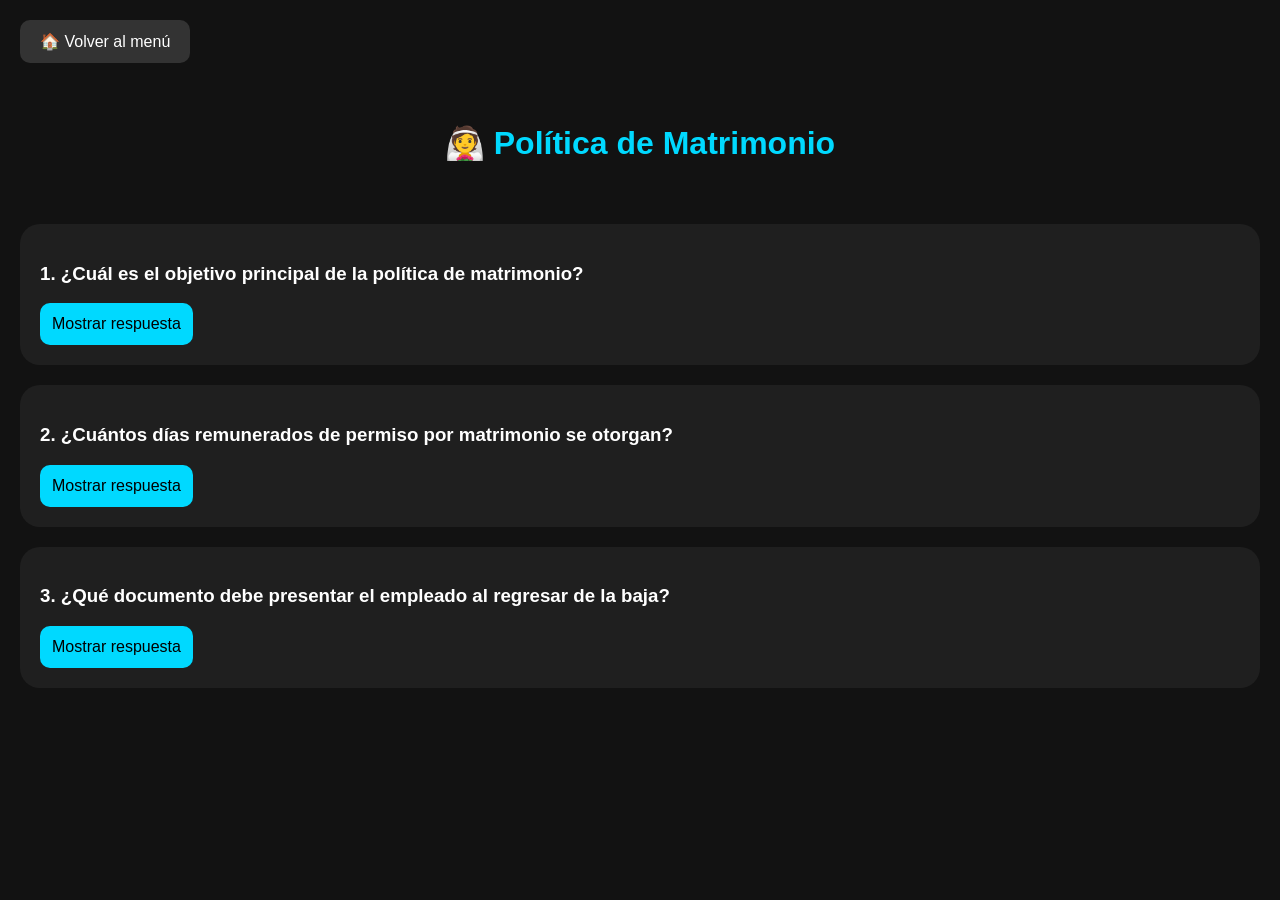
==== matrimonio.html @ 1aa7ca5d "Create matrimonio.html" ====
<!DOCTYPE html>
<html lang="es">
<head>
<meta charset="UTF-8">
<meta name="viewport" content="width=device-width, initial-scale=1.0">

<title>Matrimonio</title>

<link rel="stylesheet" href="style.css">

<style>

.question{
background:#1f1f1f;
padding:20px;
margin:20px;
border-radius:20px;
}

button{
background:#00d9ff;
color:black;
border:none;
padding:12px;
border-radius:10px;
cursor:pointer;
font-size:16px;
}

.answer{
display:none;
margin-top:15px;
color:#00ff88;
font-weight:bold;
}

.back{
display:inline-block;
margin:20px;
text-decoration:none;
color:white;
background:#333;
padding:12px 20px;
border-radius:10px;
}

</style>

</head>
<body>

<a class="back" href="index.html">
🏠 Volver al menú
</a>

<header>
<h1>👰 Política de Matrimonio</h1>
</header>

<div class="question">

<h3>
1. ¿Cuál es el objetivo principal de la política de matrimonio?
</h3>

<button onclick="toggleAnswer('a1')">
Mostrar respuesta
</button>

<div class="answer" id="a1">

✅ a) Regular el beneficio de baja por matrimonio para empleados

</div>

</div>


<div class="question">

<h3>
2. ¿Cuántos días remunerados de permiso por matrimonio se otorgan?
</h3>

<button onclick="toggleAnswer('a2')">
Mostrar respuesta
</button>

<div class="answer" id="a2">

✅ b) 5 días

</div>

</div>


<div class="question">

<h3>
3. ¿Qué documento debe presentar el empleado al regresar de la baja?
</h3>

<button onclick="toggleAnswer('a3')">
Mostrar respuesta
</button>

<div class="answer" id="a3">

✅ b) Certificado de matrimonio

</div>

</div>


<script>

function toggleAnswer(id){

let answer=document.getElementById(id);

if(answer.style.display==="block"){

answer.style.display="none";

}
else{

answer.style.display="block";

}

}

</script>

</body>
</html>
---- style.css ----
body{
    background:#121212;
    color:white;
    font-family:Arial, sans-serif;
    margin:0;
}

header{
    text-align:center;
    padding:20px;
}

h1{
    color:#00d9ff;
}

#searchInput{
    width:80%;
    max-width:500px;
    padding:15px;
    border:none;
    border-radius:15px;
    font-size:16px;
}

.container{
    display:grid;
    grid-template-columns:repeat(auto-fit,minmax(250px,1fr));
    gap:20px;
    padding:20px;
}

.card{
    background:#1f1f1f;
    padding:30px;
    border-radius:20px;
    text-decoration:none;
    color:white;
    font-size:20px;
    text-align:center;
    transition:0.3s;
}

.card:hover{
    background:#00d9ff;
    color:black;
}

.progress-container{
    height:8px;
    background:#333;
}

.progress-bar{
    height:100%;
    width:100%;
    background:#00ff88;
}
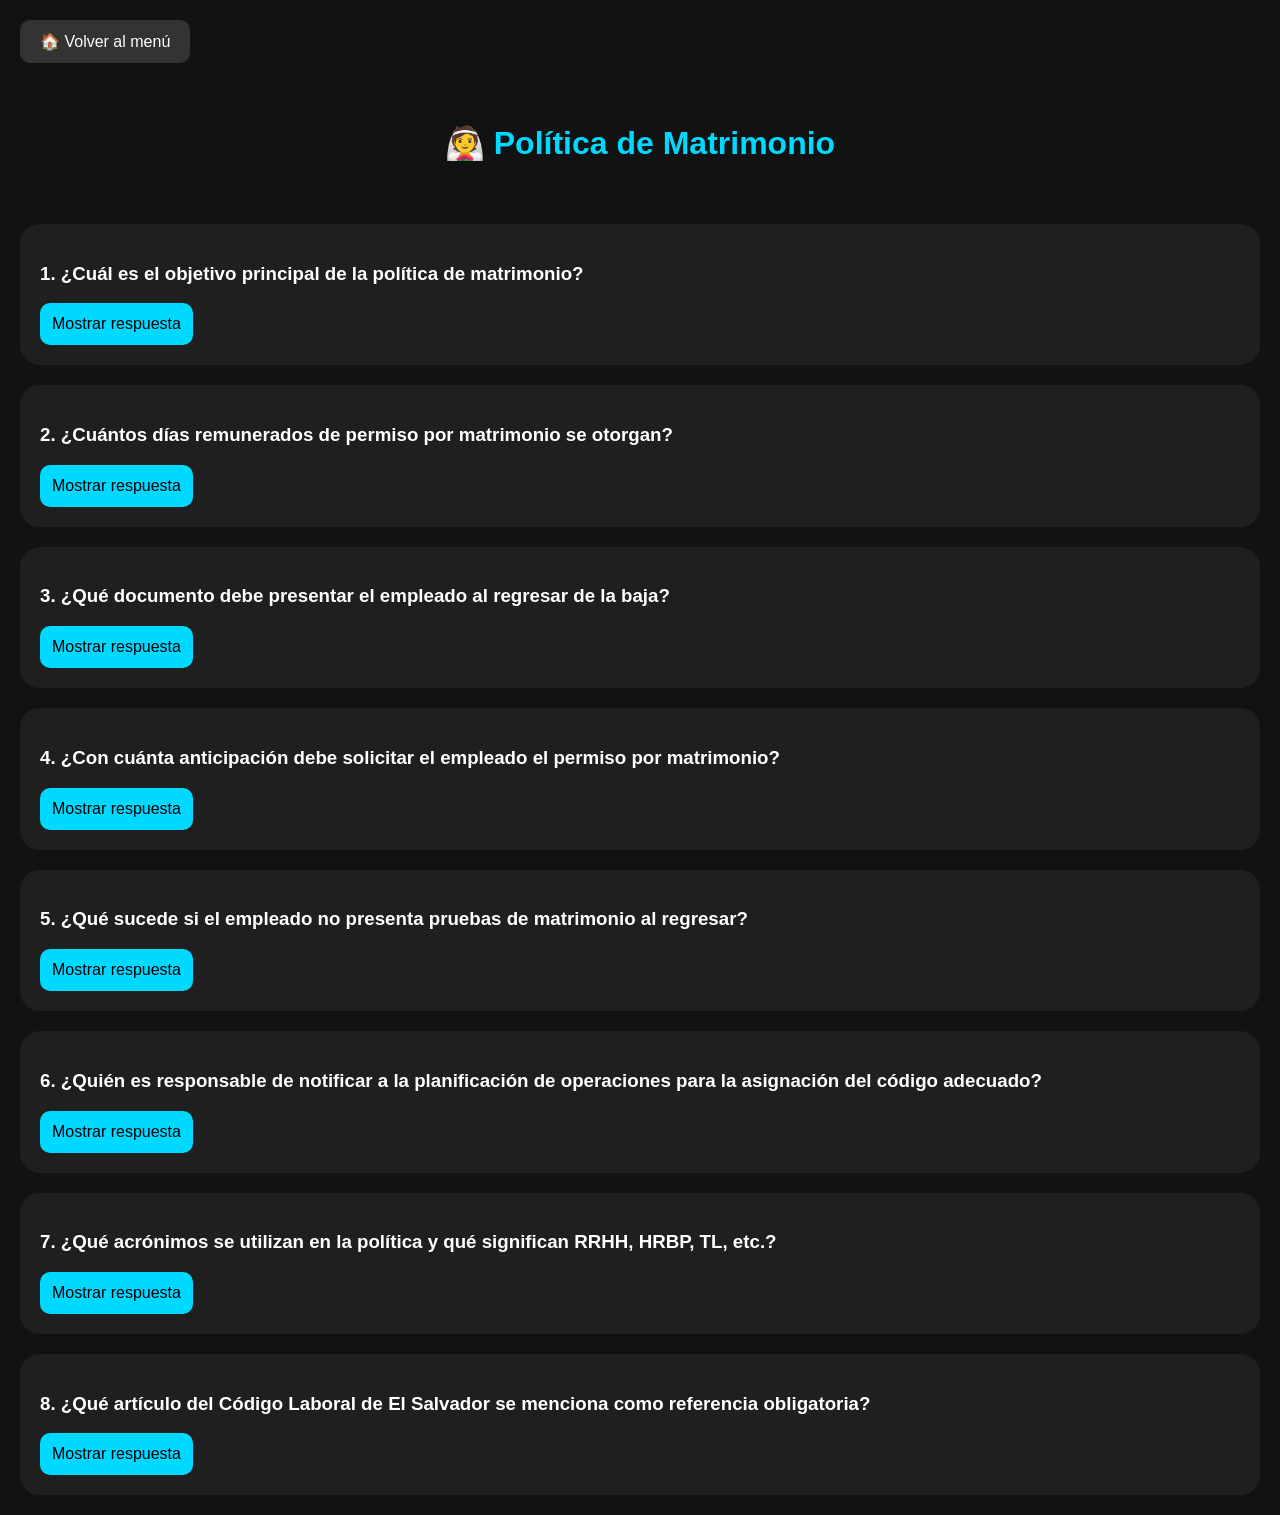
==== commit bc4ac870: "matrimonio.html" ====
--- a/matrimonio.html
+++ b/matrimonio.html
@@ -3,8 +3,7 @@
 <head>
 <meta charset="UTF-8">
 <meta name="viewport" content="width=device-width, initial-scale=1.0">
-
-<title>Matrimonio</title>
+<title>Política de Matrimonio</title>
 
 <link rel="stylesheet" href="style.css">
 
@@ -44,6 +43,10 @@
 border-radius:10px;
 }
 
+h1{
+text-align:center;
+}
+
 </style>
 
 </head>
@@ -58,59 +61,74 @@
 </header>
 
 <div class="question">
-
-<h3>
-1. ¿Cuál es el objetivo principal de la política de matrimonio?
-</h3>
-
-<button onclick="toggleAnswer('a1')">
-Mostrar respuesta
-</button>
-
+<h3>1. ¿Cuál es el objetivo principal de la política de matrimonio?</h3>
+<button onclick="toggleAnswer('a1')">Mostrar respuesta</button>
 <div class="answer" id="a1">
-
 ✅ a) Regular el beneficio de baja por matrimonio para empleados
-
 </div>
-
 </div>
 
 
 <div class="question">
-
-<h3>
-2. ¿Cuántos días remunerados de permiso por matrimonio se otorgan?
-</h3>
-
-<button onclick="toggleAnswer('a2')">
-Mostrar respuesta
-</button>
-
+<h3>2. ¿Cuántos días remunerados de permiso por matrimonio se otorgan?</h3>
+<button onclick="toggleAnswer('a2')">Mostrar respuesta</button>
 <div class="answer" id="a2">
-
 ✅ b) 5 días
-
 </div>
-
 </div>
 
 
 <div class="question">
-
-<h3>
-3. ¿Qué documento debe presentar el empleado al regresar de la baja?
-</h3>
-
-<button onclick="toggleAnswer('a3')">
-Mostrar respuesta
-</button>
-
+<h3>3. ¿Qué documento debe presentar el empleado al regresar de la baja?</h3>
+<button onclick="toggleAnswer('a3')">Mostrar respuesta</button>
 <div class="answer" id="a3">
-
 ✅ b) Certificado de matrimonio
-
+</div>
 </div>
 
+
+<div class="question">
+<h3>4. ¿Con cuánta anticipación debe solicitar el empleado el permiso por matrimonio?</h3>
+<button onclick="toggleAnswer('a4')">Mostrar respuesta</button>
+<div class="answer" id="a4">
+✅ c) 2 semanas
+</div>
+</div>
+
+
+<div class="question">
+<h3>5. ¿Qué sucede si el empleado no presenta pruebas de matrimonio al regresar?</h3>
+<button onclick="toggleAnswer('a5')">Mostrar respuesta</button>
+<div class="answer" id="a5">
+✅ b) Se activa la Cuadrícula Disciplinaria
+</div>
+</div>
+
+
+<div class="question">
+<h3>6. ¿Quién es responsable de notificar a la planificación de operaciones para la asignación del código adecuado?</h3>
+<button onclick="toggleAnswer('a6')">Mostrar respuesta</button>
+<div class="answer" id="a6">
+✅ b) El supervisor
+</div>
+</div>
+
+
+<div class="question">
+<h3>7. ¿Qué acrónimos se utilizan en la política y qué significan RRHH, HRBP, TL, etc.?</h3>
+<button onclick="toggleAnswer('a7')">Mostrar respuesta</button>
+<div class="answer" id="a7">
+✅ a) Recursos Humanos, Socio de Recursos Humanos, Jefe de equipo
+</div>
+</div>
+
+
+<div class="question">
+<h3>8. ¿Qué artículo del Código Laboral de El Salvador se menciona como referencia obligatoria?</h3>
+<button onclick="toggleAnswer('a8')">Mostrar respuesta</button>
+<div class="answer" id="a8">
+✅ b) Artículo 29b
+</div>
 </div>
 
 
@@ -121,14 +139,10 @@
 let answer=document.getElementById(id);
 
 if(answer.style.display==="block"){
-
 answer.style.display="none";
-
 }
 else{
-
 answer.style.display="block";
-
 }
 
 }
